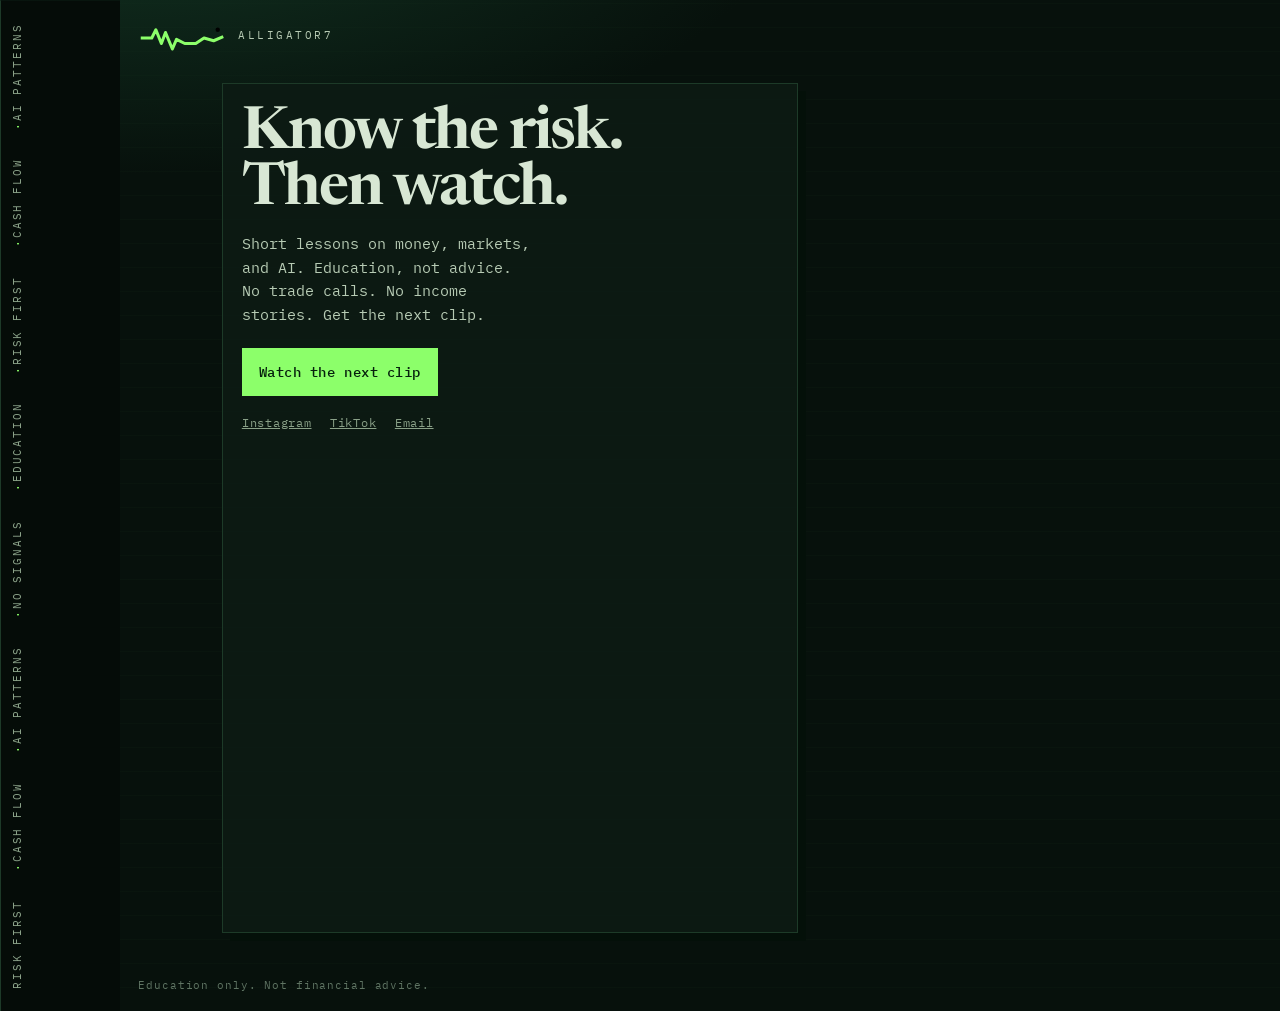
==== alligator7/index.html @ 7550de3f "Add four owned social brand doors and Pages deploy Static, mobile-first landing doors for Alligator7" ====
<!DOCTYPE html>
<html lang="en">
  <head>
    <meta charset="utf-8" />
    <meta name="viewport" content="width=device-width, initial-scale=1" />
    <title>Alligator7 — next clip</title>
    <meta
      name="description"
      content="Money, markets, and AI as education. Watch the next Alligator7 clip."
    />
    <link rel="preconnect" href="https://fonts.googleapis.com" />
    <link rel="preconnect" href="https://fonts.gstatic.com" crossorigin />
    <link
      href="https://fonts.googleapis.com/css2?family=IBM+Plex+Mono:wght@400;500&family=Newsreader:opsz,wght@6..72,500;6..72,650&display=swap"
      rel="stylesheet"
    />
    <link rel="icon" href="favicon.svg" type="image/svg+xml" />
    <link rel="stylesheet" href="styles.css" />
  </head>
  <body>
    <div class="tape" aria-hidden="true">
      <span>RISK FIRST</span>
      <span>CASH FLOW</span>
      <span>AI PATTERNS</span>
      <span>NO SIGNALS</span>
      <span>EDUCATION</span>
      <span>RISK FIRST</span>
      <span>CASH FLOW</span>
      <span>AI PATTERNS</span>
    </div>

    <header class="mark">
      <svg viewBox="0 0 64 28" role="img" aria-label="Alligator7">
        <path
          d="M2 16h8l3-6 4 10 3-8 5 12 3-7 6 3h8l6-4 7 2 7-3"
          fill="none"
          stroke="currentColor"
          stroke-width="2.2"
          stroke-linejoin="round"
        />
        <circle cx="58" cy="10" r="1.6" />
      </svg>
      <p>ALLIGATOR7</p>
    </header>

    <main>
      <h1>Know the risk.<br />Then watch.</h1>
      <p>
        Short lessons on money, markets, and AI. Education, not advice. No
        trade calls. No income stories. Get the next clip.
      </p>
      <a
        class="cta"
        href="https://www.youtube.com/channel/UCKOJdD9WkZSSrFBQMr-6TzQ"
        >Watch the next clip</a
      >
      <nav>
        <a href="https://www.instagram.com/alligator712/">Instagram</a>
        <a href="https://www.tiktok.com/@alligator777777777">TikTok</a>
        <a href="mailto:alligator7official@gmail.com">Email</a>
      </nav>
    </main>

    <footer>Education only. Not financial advice.</footer>
  </body>
</html>
---- alligator7/styles.css ----
:root {
  --ink: #d8e7d4;
  --mute: #8aa188;
  --paper: #07110c;
  --panel: #0d1b14;
  --acid: #8cff6a;
  --line: #1d3a28;
  color-scheme: dark;
}

* {
  box-sizing: border-box;
}

html,
body {
  margin: 0;
}

body {
  min-height: 100dvh;
  background:
    radial-gradient(1200px 500px at 10% -10%, #123322 0%, transparent 55%),
    repeating-linear-gradient(
      0deg,
      transparent,
      transparent 23px,
      rgba(140, 255, 106, 0.035) 24px
    ),
    var(--paper);
  color: var(--ink);
  font-family: "IBM Plex Mono", ui-monospace, monospace;
  display: grid;
  grid-template-rows: auto auto 1fr auto;
}

.tape {
  display: flex;
  gap: 1.75rem;
  overflow: hidden;
  white-space: nowrap;
  border-bottom: 1px solid var(--line);
  background: #050c08;
  color: var(--mute);
  font-size: 0.68rem;
  letter-spacing: 0.18em;
  padding: 0.55rem 0.9rem;
}

.tape span + span::before {
  content: "·";
  margin-right: 1.75rem;
  color: var(--acid);
}

.mark {
  display: flex;
  align-items: center;
  gap: 0.75rem;
  padding: 1rem 1.15rem 0;
  color: var(--acid);
}

.mark svg {
  width: 5.5rem;
  height: auto;
}

.mark p {
  margin: 0;
  font-size: 0.7rem;
  letter-spacing: 0.22em;
}

main {
  width: min(36rem, calc(100% - 2rem));
  margin: 1.4rem 1rem 2rem;
  padding: 1.35rem 1.15rem 1.4rem;
  background: color-mix(in srgb, var(--panel) 88%, transparent);
  border: 1px solid var(--line);
  box-shadow: 8px 8px 0 #041009;
}

h1 {
  margin: 0 0 0.85rem;
  font-family: "Newsreader", "Times New Roman", serif;
  font-size: clamp(2.35rem, 11vw, 3.7rem);
  font-weight: 650;
  line-height: 0.95;
  letter-spacing: -0.03em;
}

p {
  margin: 0 0 1.35rem;
  max-width: 32ch;
  color: #b7cbb4;
  font-size: 0.95rem;
  line-height: 1.55;
}

.cta {
  display: inline-flex;
  align-items: center;
  justify-content: center;
  min-height: 3rem;
  padding: 0.7rem 1.05rem;
  background: var(--acid);
  color: #06210d;
  font-weight: 500;
  font-size: 0.86rem;
  letter-spacing: 0.04em;
  text-decoration: none;
}

.cta:hover,
.cta:focus-visible {
  background: #c6ff9d;
}

.cta:focus-visible,
nav a:focus-visible {
  outline: 2px solid var(--acid);
  outline-offset: 3px;
}

nav {
  display: flex;
  flex-wrap: wrap;
  gap: 0.85rem 1.15rem;
  margin-top: 1.15rem;
}

nav a {
  color: var(--mute);
  font-size: 0.78rem;
  letter-spacing: 0.06em;
}

nav a:hover {
  color: var(--acid);
}

footer {
  padding: 0.85rem 1.15rem 1.2rem;
  color: #5f7463;
  font-size: 0.68rem;
  letter-spacing: 0.08em;
}

@media (min-width: 720px) {
  body {
    grid-template-columns: 7.5rem 1fr;
    grid-template-rows: auto 1fr auto;
  }

  .tape {
    grid-column: 1;
    grid-row: 1 / -1;
    writing-mode: vertical-rl;
    transform: rotate(180deg);
    justify-content: center;
    border-bottom: 0;
    border-right: 1px solid var(--line);
    padding: 1.4rem 0.55rem;
  }

  .mark {
    grid-column: 2;
  }

  main {
    grid-column: 2;
    margin: 1.8rem 8vw 2rem;
  }

  footer {
    grid-column: 2;
  }
}

@media (prefers-reduced-motion: reduce) {
  * {
    scroll-behavior: auto;
  }
}
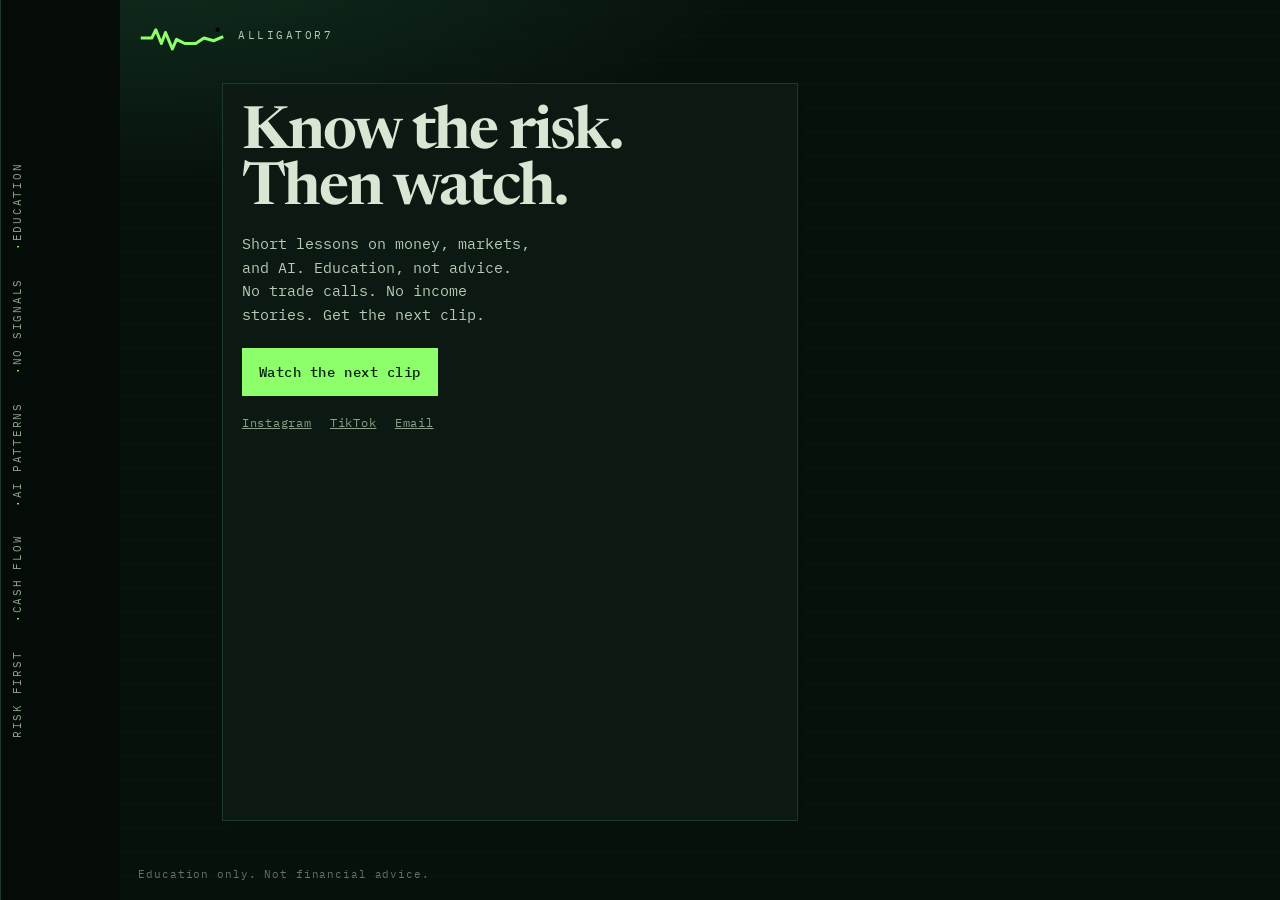
==== commit a3ff7206: "Fix mobile overflow on TryHarderThanks and Alligator7 Stack the THT stamp so the full name reads on " ====
--- a/alligator7/index.html
+++ b/alligator7/index.html
@@ -24,9 +24,6 @@
       <span>AI PATTERNS</span>
       <span>NO SIGNALS</span>
       <span>EDUCATION</span>
-      <span>RISK FIRST</span>
-      <span>CASH FLOW</span>
-      <span>AI PATTERNS</span>
     </div>
 
     <header class="mark">
--- a/alligator7/styles.css
+++ b/alligator7/styles.css
@@ -36,15 +36,15 @@
 
 .tape {
   display: flex;
-  gap: 1.75rem;
-  overflow: hidden;
-  white-space: nowrap;
+  flex-wrap: wrap;
+  justify-content: center;
+  gap: 0.45rem 1.1rem;
   border-bottom: 1px solid var(--line);
   background: #050c08;
   color: var(--mute);
-  font-size: 0.68rem;
-  letter-spacing: 0.18em;
-  padding: 0.55rem 0.9rem;
+  font-size: 0.62rem;
+  letter-spacing: 0.16em;
+  padding: 0.55rem 0.75rem;
 }
 
 .tape span + span::before {
@@ -156,12 +156,16 @@
   .tape {
     grid-column: 1;
     grid-row: 1 / -1;
+    flex-wrap: nowrap;
     writing-mode: vertical-rl;
     transform: rotate(180deg);
     justify-content: center;
+    gap: 1.75rem;
+    white-space: nowrap;
     border-bottom: 0;
     border-right: 1px solid var(--line);
     padding: 1.4rem 0.55rem;
+    font-size: 0.68rem;
   }
 
   .mark {
